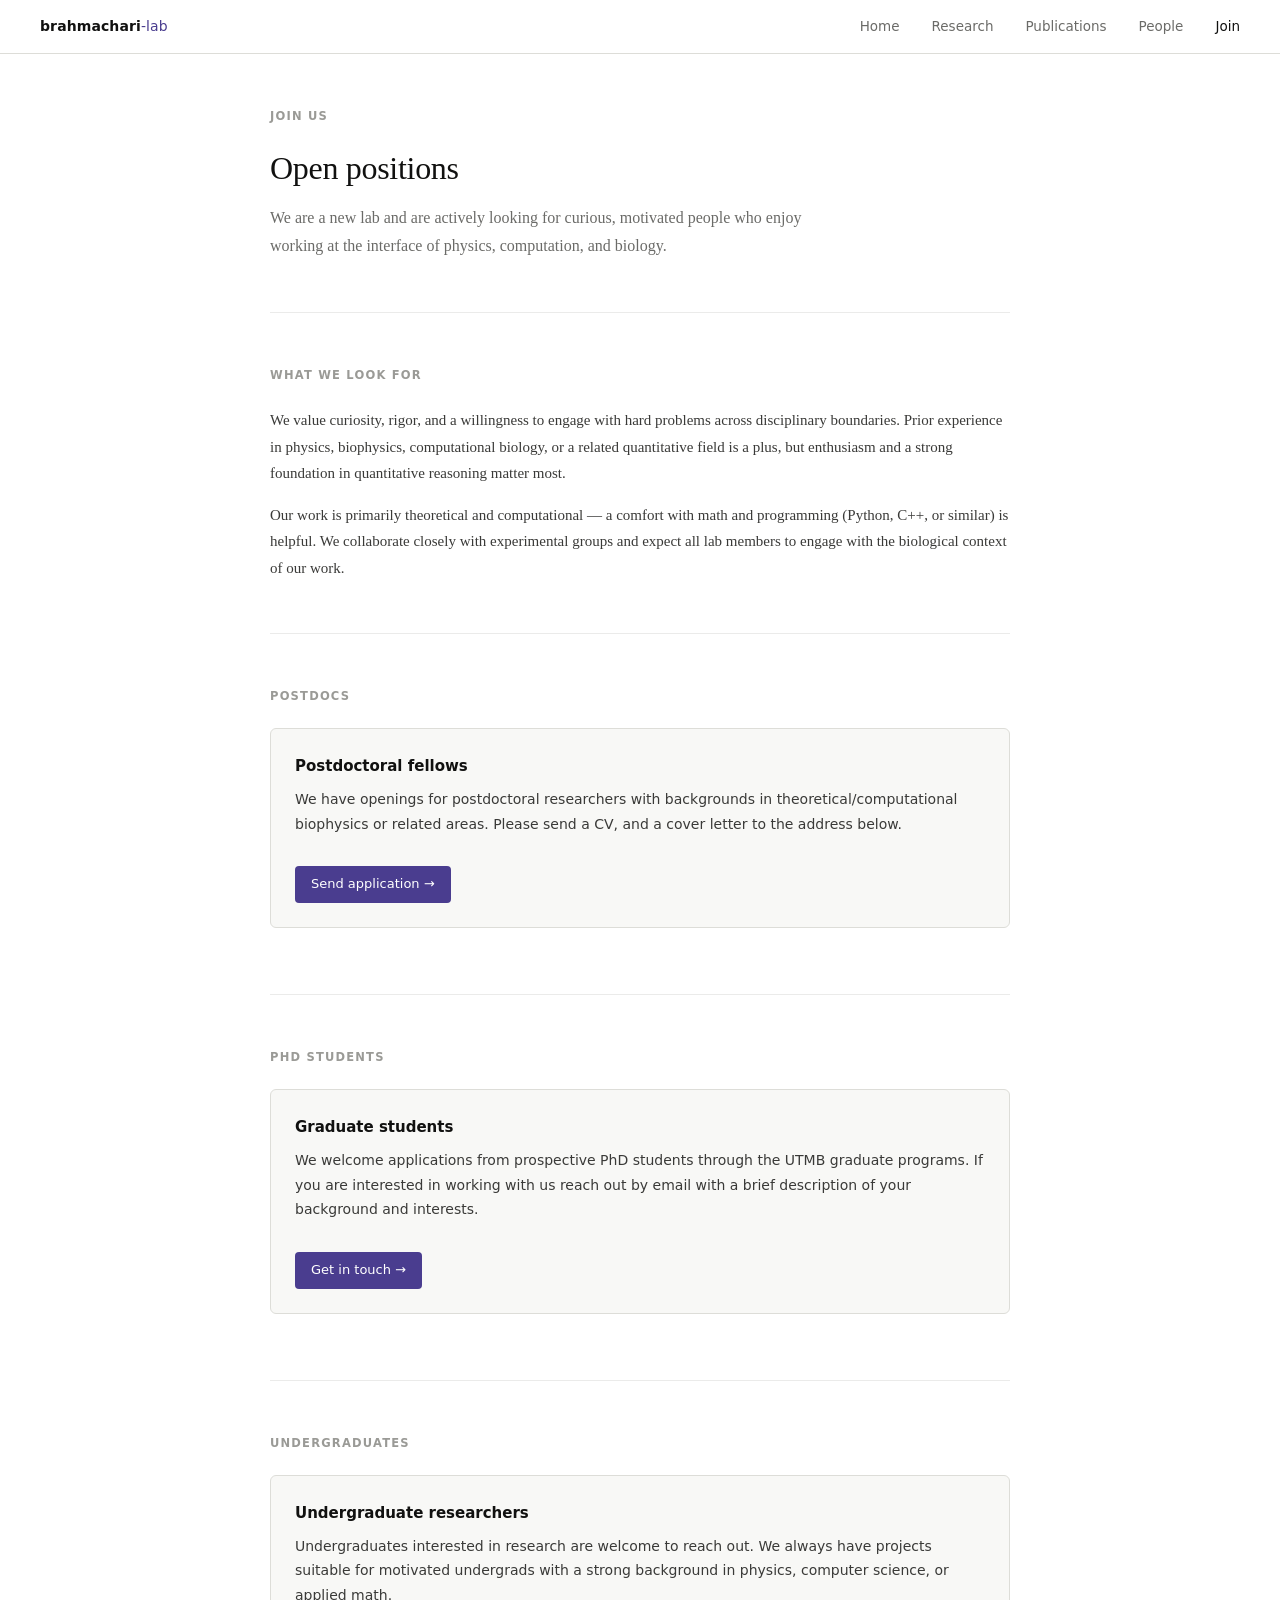
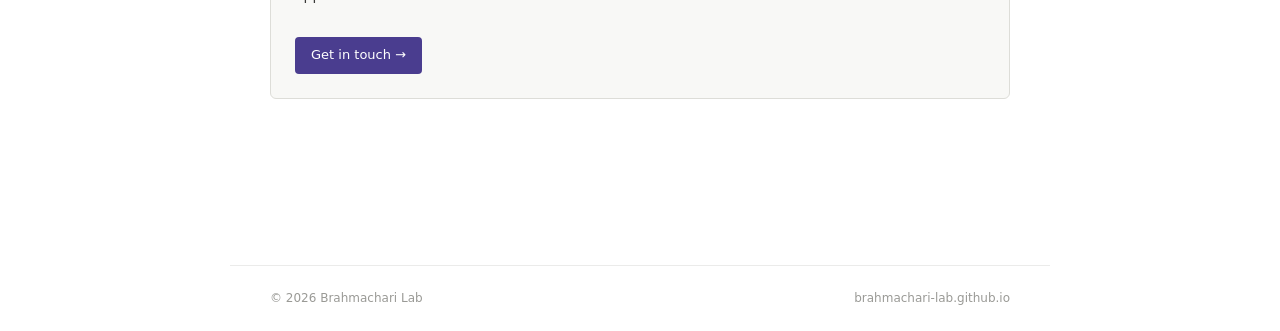
==== join.html @ 32de9af2 "initial commit" ====
<!DOCTYPE html>
<html lang="en">
<head>
  <meta charset="UTF-8">
  <meta name="viewport" content="width=device-width, initial-scale=1.0">
  <title>Join — Brahmachari Lab</title>
  <link rel="stylesheet" href="style.css">
</head>
<body>

<nav>
  <a href="index.html" class="nav-logo">brahmachari<span>-lab</span></a>
  <ul class="nav-links">
    <li><a href="index.html">Home</a></li>
    <li><a href="research.html">Research</a></li>
    <li><a href="publications.html">Publications</a></li>
    <li><a href="people.html">People</a></li>
    <li><a href="join.html" class="active">Join</a></li>
  </ul>
</nav>

<main>

  <section>
    <div class="section-label">Join us</div>
    <h1>Open positions</h1>
    <p style="font-size:16px; max-width:560px; margin-top:16px; color:var(--text-3);">
      We are a new lab and are actively looking for curious, motivated people who enjoy
      working at the interface of physics, computation, and biology.
    </p>
  </section>

  <section>
    <div class="section-label">What we look for</div>
    <p>
      We value curiosity, rigor, and a willingness to engage with hard problems across
      disciplinary boundaries. Prior experience in physics, biophysics, computational biology,
      or a related quantitative field is a plus, but enthusiasm and a strong foundation in
      quantitative reasoning matter most.
    </p>
    <p>
      Our work is primarily theoretical and computational — a comfort with math and programming
      (Python, C++, or similar) is helpful. We collaborate closely with experimental groups
      and expect all lab members to engage with the biological context of our work.
    </p>
  </section>

  <section>
    <div class="section-label">Postdocs</div>
    <div class="join-box">
      <h3>Postdoctoral fellows</h3>
      <p>
        We have openings for postdoctoral researchers with backgrounds in theoretical/computational
        biophysics or related areas. Please send a CV, and a cover letter to the address below.
      </p>
      <a href="mailto:b.sumitabha@gmail.com" class="email-link">Send application →</a>
    </div>
  </section>

  <section>
    <div class="section-label">PhD students</div>
    <div class="join-box">
      <h3>Graduate students</h3>
      <p>
        We welcome applications from prospective PhD students through the UTMB graduate programs.
        If you are interested in working with us reach out by email with a brief description of
        your background and interests.
      </p>
      <a href="mailto:b.sumitabha@gmail.com" class="email-link">Get in touch →</a>
    </div>
  </section>

  <section>
    <div class="section-label">Undergraduates</div>
    <div class="join-box">
      <h3>Undergraduate researchers</h3>
      <p>
        Undergraduates interested in research are welcome to reach out. We always have projects
        suitable for motivated undergrads with a strong background in physics, computer science,
        or applied math.
      </p>
      <a href="mailto:b.sumitabha@gmail.com" class="email-link">Get in touch →</a>
    </div>
  </section>

</main>

<footer>
  <span class="footer-text">© 2026 Brahmachari Lab</span>
  <span class="footer-text">brahmachari-lab.github.io</span>
</footer>

</body>
</html>
---- style.css ----
/* =============================================
   Brahmachari Lab — Minimal Academic Light
   ============================================= */

*, *::before, *::after { box-sizing: border-box; margin: 0; padding: 0; }

:root {
  --bg:        #ffffff;
  --bg-soft:   #f8f8f6;
  --bg-card:   #f2f2ef;
  --border:    #ddddd8;
  --border-lt: #ebebea;
  --text-1:    #111110;
  --text-2:    #3a3a38;
  --text-3:    #6b6b68;
  --text-4:    #9a9a96;
  --accent:    #4a3d8f;
  --accent-md: #3a2f72;
  --accent-lt: #eeecf8;
  --radius:    4px;
  --radius-lg: 6px;
}

html { scroll-behavior: smooth; }

body {
  background: var(--bg);
  color: var(--text-2);
  font-family: Georgia, "Times New Roman", serif;
  font-size: 15px;
  line-height: 1.75;
  min-height: 100vh;
}

a { color: var(--accent); text-decoration: none; }
a:hover { color: var(--accent-md); text-decoration: underline; }

/* ── Nav ─────────────────────────────────── */
nav {
  position: sticky;
  top: 0;
  z-index: 100;
  background: rgba(255,255,255,0.96);
  backdrop-filter: blur(8px);
  border-bottom: 1px solid var(--border);
  display: flex;
  align-items: center;
  padding: 0 40px;
  height: 54px;
}

.nav-logo {
  font-family: -apple-system, BlinkMacSystemFont, "Segoe UI", system-ui, sans-serif;
  font-size: 14px;
  font-weight: 600;
  color: var(--text-1);
  text-decoration: none;
  letter-spacing: 0.1px;
}
.nav-logo span { color: var(--accent); font-weight: 400; }

.nav-links {
  display: flex;
  gap: 32px;
  margin-left: auto;
  list-style: none;
}
.nav-links a {
  font-family: -apple-system, BlinkMacSystemFont, "Segoe UI", system-ui, sans-serif;
  font-size: 13.5px;
  color: var(--text-3);
  transition: color 0.12s;
  text-decoration: none;
}
.nav-links a:hover,
.nav-links a.active {
  color: var(--text-1);
  text-decoration: none;
}

/* ── Page wrapper ────────────────────────── */
main { max-width: 820px; margin: 0 auto; padding: 0 40px 100px; }

/* ── Section base ────────────────────────── */
section { padding: 52px 0; border-bottom: 1px solid var(--border-lt); }
section:last-of-type { border-bottom: none; }

.section-label {
  font-family: -apple-system, BlinkMacSystemFont, "Segoe UI", system-ui, sans-serif;
  font-size: 11.5px;
  font-weight: 600;
  color: var(--text-4);
  letter-spacing: 1.2px;
  text-transform: uppercase;
  margin-bottom: 22px;
}

h1 {
  font-size: 32px;
  font-weight: normal;
  color: var(--text-1);
  line-height: 1.25;
  letter-spacing: -0.3px;
  margin-bottom: 0;
}
h2 {
  font-family: -apple-system, BlinkMacSystemFont, "Segoe UI", system-ui, sans-serif;
  font-size: 18px;
  font-weight: 600;
  color: var(--text-1);
  letter-spacing: -0.2px;
  margin-bottom: 10px;
}
h3 {
  font-family: -apple-system, BlinkMacSystemFont, "Segoe UI", system-ui, sans-serif;
  font-size: 15px;
  font-weight: 600;
  color: var(--text-1);
  margin-bottom: 6px;
}

p { color: var(--text-2); margin-bottom: 16px; }
p:last-child { margin-bottom: 0; }

/* ── Hero ────────────────────────────────── */
.hero { padding: 64px 0 52px; border-bottom: 1px solid var(--border-lt); }

.hero-inst {
  font-family: -apple-system, BlinkMacSystemFont, "Segoe UI", system-ui, sans-serif;
  font-size: 13px;
  color: #7e7a9e;
  letter-spacing: 0.2px;
  margin-bottom: 18px;
}
.hero h1 { margin-bottom: 18px; }
.hero .lead {
  font-size: 16px;
  color: var(--text-3);
  line-height: 1.8;
  max-width: 600px;
  margin-bottom: 28px;
}

.tag-row { display: flex; gap: 8px; flex-wrap: wrap; }
.tag {
  background: var(--bg-card);
  border: 1px solid var(--border);
  border-radius: 3px;
  padding: 3px 10px;
  font-family: -apple-system, BlinkMacSystemFont, "Segoe UI", system-ui, sans-serif;
  font-size: 12.5px;
  color: var(--text-3);
}

/* ── Index link cards (About / Join) ─────── */
.index-link-row { display: grid; grid-template-columns: 1fr 1fr; gap: 10px; }

.index-link-card {
  display: flex;
  justify-content: space-between;
  align-items: center;
  background: var(--bg-soft);
  border: 1px solid var(--border);
  border-radius: var(--radius-lg);
  padding: 20px 22px;
  text-decoration: none;
  transition: background 0.14s, border-color 0.14s;
}
.index-link-card:hover { background: var(--bg-card); border-color: var(--accent); text-decoration: none; }

.index-link-title {
  font-family: -apple-system, BlinkMacSystemFont, "Segoe UI", system-ui, sans-serif;
  font-size: 17px;
  font-weight: 600;
  color: var(--text-1);
}
.index-link-arrow {
  font-size: 20px;
  color: var(--accent);
  transition: transform 0.14s;
}
.index-link-card:hover .index-link-arrow { transform: translateX(4px); }

/* ── Research cards ──────────────────────── */
.cards { display: grid; grid-template-columns: repeat(auto-fit, minmax(220px, 1fr)); gap: 10px; }

.card {
  background: var(--bg-soft);
  border: 1px solid var(--border);
  border-radius: var(--radius-lg);
  padding: 20px;
  transition: background 0.14s, border-color 0.14s;
  text-decoration: none;
  display: block;
}
.card:hover { background: var(--bg-card); text-decoration: none; }

.card-img {
  width: 100%;
  height: 140px;
  object-fit: cover;
  border-radius: var(--radius);
  display: block;
  margin-bottom: 14px;
  mix-blend-mode: multiply;
}
.card h3 {
  font-family: -apple-system, BlinkMacSystemFont, "Segoe UI", system-ui, sans-serif;
  font-size: 14px;
  font-weight: 600;
  color: var(--text-1);
  margin-bottom: 6px;
}
.card p {
  font-family: -apple-system, BlinkMacSystemFont, "Segoe UI", system-ui, sans-serif;
  font-size: 13px;
  color: var(--text-3);
  line-height: 1.6;
  margin: 0;
}
.card .card-link {
  display: inline-block;
  margin-top: 12px;
  font-family: -apple-system, BlinkMacSystemFont, "Segoe UI", system-ui, sans-serif;
  font-size: 12.5px;
  color: var(--accent);
}

/* ── Featured publications (homepage) ───── */
.pub-featured {
  display: grid;
  grid-template-columns: repeat(4, 1fr);
  gap: 10px;
}

.pub-card {
  background: var(--bg-soft);
  border: 1px solid var(--border);
  border-radius: var(--radius-lg);
  padding: 14px;
  display: flex;
  flex-direction: column;
  cursor: pointer;
  transition: background 0.14s, border-color 0.14s;
  text-decoration: none;
}
.pub-card:hover { background: var(--bg-card); border-color: var(--accent); }
.pub-card-img {
  width: 100%;
  height: 110px;
  object-fit: contain;
  border-radius: var(--radius);
  margin-bottom: 12px;
  flex-shrink: 0;
  background: transparent;
  display: block;
  mix-blend-mode: multiply;
}
.pub-card-badge {
  font-family: -apple-system, BlinkMacSystemFont, "Segoe UI", system-ui, sans-serif;
  font-size: 11px;
  color: var(--accent);
  margin-bottom: 6px;
}
.pub-card-title {
  font-family: Georgia, serif;
  font-size: 13px;
  line-height: 1.5;
  color: var(--text-1);
  margin-bottom: 8px;
}
.pub-card-title a { color: var(--text-1); }
.pub-card-title a:hover { color: var(--accent); text-decoration: none; }
.pub-card-desc {
  font-family: -apple-system, BlinkMacSystemFont, "Segoe UI", system-ui, sans-serif;
  font-size: 12px;
  color: var(--text-3);
  line-height: 1.65;
  margin: 0;
  flex: 1;
}

.slider-btn {
  background: var(--bg);
  border: 1px solid var(--border);
  border-radius: 50%;
  width: 28px;
  height: 28px;
  cursor: pointer;
  font-size: 16px;
  color: var(--text-3);
  display: flex;
  align-items: center;
  justify-content: center;
  line-height: 1;
  padding: 0;
  transition: border-color 0.12s, color 0.12s;
}
.slider-btn:hover { border-color: var(--accent); color: var(--accent); }

/* ── Publication list (homepage) ─────────── */
.pub-list { display: flex; flex-direction: column; gap: 0; }

.pub {
  padding: 16px 0;
  border-bottom: 1px solid var(--border-lt);
  display: grid;
  grid-template-columns: 40px 1fr auto;
  gap: 0 14px;
  align-items: baseline;
}
.pub:last-child { border-bottom: none; }

.pub-year {
  font-family: -apple-system, BlinkMacSystemFont, "Segoe UI", system-ui, sans-serif;
  font-size: 12.5px;
  color: var(--text-4);
  padding-top: 1px;
}
.pub-body { }
.pub-title {
  font-size: 14.5px;
  font-weight: normal;
  color: var(--text-1);
  margin-bottom: 3px;
  line-height: 1.55;
  font-family: Georgia, serif;
}
.pub-title a { color: var(--text-1); }
.pub-title a:hover { color: var(--accent); text-decoration: none; }
.pub-authors {
  font-family: -apple-system, BlinkMacSystemFont, "Segoe UI", system-ui, sans-serif;
  font-size: 12.5px;
  color: var(--text-4);
  margin-bottom: 0;
}
.pub-journal {
  font-family: -apple-system, BlinkMacSystemFont, "Segoe UI", system-ui, sans-serif;
  font-size: 12.5px;
  color: var(--accent);
  white-space: nowrap;
  align-self: start;
  padding-top: 3px;
}
.pub-links { display: flex; gap: 8px; margin-top: 5px; }
.pub-links a {
  font-family: -apple-system, BlinkMacSystemFont, "Segoe UI", system-ui, sans-serif;
  font-size: 12px;
  color: var(--text-4);
  border: 1px solid var(--border);
  border-radius: 3px;
  padding: 1px 8px;
  text-decoration: none;
}
.pub-links a:hover { color: var(--accent); border-color: var(--accent-md); text-decoration: none; }
.pub-links a.bib-toggle { cursor: pointer; }

/* ── Cite block ──────────────────────────── */
.cite-block {
  display: none;
  margin-top: 8px;
  border: 1px solid var(--border);
  border-left: 2px solid var(--accent);
  border-radius: var(--radius);
  overflow: hidden;
}
.cite-block.open { display: block; }

.cite-section {
  position: relative;
  padding: 10px 12px;
  border-bottom: 1px solid var(--border-lt);
}
.cite-section:last-child { border-bottom: none; }

.cite-fmt-label {
  font-family: -apple-system, BlinkMacSystemFont, "Segoe UI", system-ui, sans-serif;
  font-size: 10.5px;
  font-weight: 600;
  letter-spacing: 0.8px;
  text-transform: uppercase;
  color: var(--text-4);
  margin-bottom: 6px;
}
.cite-plain {
  font-family: -apple-system, BlinkMacSystemFont, "Segoe UI", system-ui, sans-serif;
  font-size: 13px;
  line-height: 1.7;
  color: var(--text-2);
  padding-right: 52px;
}
.cite-pre {
  font-family: 'SFMono-Regular', Consolas, 'Liberation Mono', Menlo, monospace;
  font-size: 11.5px;
  line-height: 1.6;
  color: var(--text-2);
  background: transparent;
  white-space: pre;
  overflow-x: auto;
  margin: 0;
  padding-right: 52px;
}
.bib-copy {
  position: absolute;
  top: 10px;
  right: 10px;
  font-family: -apple-system, BlinkMacSystemFont, "Segoe UI", system-ui, sans-serif;
  font-size: 11px;
  padding: 2px 8px;
  border: 1px solid var(--border);
  border-radius: 3px;
  background: var(--bg);
  color: var(--text-3);
  cursor: pointer;
  transition: border-color 0.12s, color 0.12s;
}
.bib-copy:hover { border-color: var(--accent); color: var(--accent); }

/* ── Publication accordion (publications page) */
details.pub-accordion {
  border-bottom: 1px solid var(--border-lt);
}
details.pub-accordion:last-child { border-bottom: none; }

details.pub-accordion > summary {
  list-style: none;
  display: flex;
  gap: 10px;
  align-items: flex-start;
  padding: 15px 0;
  cursor: pointer;
  user-select: none;
}
details.pub-accordion > summary::-webkit-details-marker { display: none; }
details.pub-accordion > summary::marker { display: none; }
details.pub-accordion > summary:hover .pub-ttl { color: var(--accent); }

.pub-chev {
  font-family: -apple-system, BlinkMacSystemFont, "Segoe UI", system-ui, sans-serif;
  font-size: 15px;
  color: var(--text-4);
  flex-shrink: 0;
  line-height: 1.6;
  transition: transform 0.16s;
}
details.pub-accordion[open] > summary .pub-chev { transform: rotate(90deg); }

.pub-hd { flex: 1; }
.pub-ttl {
  font-size: 14.5px;
  font-weight: normal;
  color: var(--text-1);
  line-height: 1.55;
  margin-bottom: 3px;
  transition: color 0.12s;
  font-family: Georgia, serif;
}
.pub-badge {
  font-family: -apple-system, BlinkMacSystemFont, "Segoe UI", system-ui, sans-serif;
  font-size: 12.5px;
  color: var(--accent);
}
.pub-auth-sm {
  font-family: -apple-system, BlinkMacSystemFont, "Segoe UI", system-ui, sans-serif;
  font-size: 12.5px;
  color: var(--accent);
  margin-top: 2px;
  line-height: 1.5;
}

.pub-exp {
  padding: 2px 0 20px 24px;
  overflow: hidden;
}
.pub-abs {
  font-size: 14px;
  color: var(--text-3);
  line-height: 1.8;
  margin-bottom: 12px;
  padding: 12px 14px;
  background: var(--bg-soft);
  border-radius: var(--radius);
  border-left: 2px solid var(--border);
  font-family: -apple-system, BlinkMacSystemFont, "Segoe UI", system-ui, sans-serif;
  overflow: hidden;
}
.pub-fig {
  float: right;
  width: 48%;
  max-width: 340px;
  border-radius: var(--radius);
  margin: 2px 0 8px 16px;
  display: block;
  mix-blend-mode: multiply;
}

/* ── Year heading for publication sections ─ */
.year-heading {
  font-family: -apple-system, BlinkMacSystemFont, "Segoe UI", system-ui, sans-serif;
  font-size: 12px;
  font-weight: 600;
  color: var(--text-4);
  letter-spacing: 1px;
  text-transform: uppercase;
  padding: 40px 0 12px;
  border-bottom: 1px solid var(--border-lt);
}
.year-heading:first-child { padding-top: 0; }

/* ── People ──────────────────────────────── */
.people-list { display: flex; flex-direction: column; gap: 0; }

.person-row {
  display: flex;
  gap: 18px;
  align-items: flex-start;
  padding: 18px 0;
  border-bottom: 1px solid var(--border-lt);
}
.person-row:last-child { border-bottom: none; }

.avatar {
  width: 40px;
  height: 40px;
  border-radius: 50%;
  display: flex;
  align-items: center;
  justify-content: center;
  font-family: -apple-system, BlinkMacSystemFont, "Segoe UI", system-ui, sans-serif;
  font-size: 13px;
  font-weight: 600;
  flex-shrink: 0;
  border: 1px solid var(--border);
}
.person-name {
  font-family: -apple-system, BlinkMacSystemFont, "Segoe UI", system-ui, sans-serif;
  font-size: 14px;
  font-weight: 600;
  color: var(--text-1);
  margin-bottom: 1px;
}
.person-role {
  font-family: -apple-system, BlinkMacSystemFont, "Segoe UI", system-ui, sans-serif;
  font-size: 13px;
  color: var(--text-4);
  margin-bottom: 0;
}

/* ── PI bio ──────────────────────────────── */
.pi-bio {
  display: flex;
  gap: 30px;
  align-items: flex-start;
  margin-bottom: 48px;
}
.pi-photo {
  width: 88px;
  height: 88px;
  border-radius: 50%;
  background: var(--accent-lt);
  border: 1px solid var(--border);
  flex-shrink: 0;
  display: flex;
  align-items: center;
  justify-content: center;
  font-family: -apple-system, BlinkMacSystemFont, "Segoe UI", system-ui, sans-serif;
  font-size: 24px;
  font-weight: 600;
  color: var(--accent);
}
.pi-bio h2 { margin-bottom: 3px; }
.pi-bio .pi-title {
  font-family: -apple-system, BlinkMacSystemFont, "Segoe UI", system-ui, sans-serif;
  font-size: 13px;
  color: var(--accent);
  margin-bottom: 14px;
}
.pi-bio p { font-size: 14px; }

/* ── News ────────────────────────────────── */
.news-list { display: flex; flex-direction: column; gap: 0; }
.news-item {
  display: flex;
  gap: 20px;
  padding: 13px 0;
  border-bottom: 1px solid var(--border-lt);
}
.news-item:last-child { border-bottom: none; }
.news-date {
  font-family: -apple-system, BlinkMacSystemFont, "Segoe UI", system-ui, sans-serif;
  font-size: 12.5px;
  color: var(--text-4);
  min-width: 64px;
  flex-shrink: 0;
  padding-top: 2px;
}
.news-text {
  font-family: -apple-system, BlinkMacSystemFont, "Segoe UI", system-ui, sans-serif;
  font-size: 14px;
  color: var(--text-2);
}

/* ── Join boxes ──────────────────────────── */
.join-box {
  background: var(--bg-soft);
  border: 1px solid var(--border);
  border-radius: var(--radius-lg);
  padding: 24px;
  margin-bottom: 14px;
}
.join-box h3 { margin-bottom: 8px; }
.join-box p {
  font-family: -apple-system, BlinkMacSystemFont, "Segoe UI", system-ui, sans-serif;
  font-size: 14px;
}
.join-box .email-link {
  display: inline-block;
  margin-top: 14px;
  background: var(--accent);
  color: #fff;
  font-family: -apple-system, BlinkMacSystemFont, "Segoe UI", system-ui, sans-serif;
  font-size: 13px;
  font-weight: 500;
  padding: 7px 16px;
  border-radius: var(--radius);
  text-decoration: none;
}
.join-box .email-link:hover { background: var(--accent-md); text-decoration: none; }

/* ── Research page sections ──────────────── */
.research-section { padding: 36px 0; border-bottom: 1px solid var(--border-lt); }
.research-section:last-of-type { border-bottom: none; }
.research-section h2 { margin-bottom: 14px; }

/* ── Footer ──────────────────────────────── */
footer {
  border-top: 1px solid var(--border-lt);
  padding: 22px 40px;
  display: flex;
  justify-content: space-between;
  align-items: center;
  max-width: 820px;
  margin: 0 auto;
}
.footer-text {
  font-family: -apple-system, BlinkMacSystemFont, "Segoe UI", system-ui, sans-serif;
  font-size: 12px;
  color: var(--text-4);
}

/* ── Responsive ──────────────────────────── */
@media (max-width: 640px) {
  nav { padding: 0 20px; }
  .nav-links { gap: 18px; }
  main { padding: 0 20px 60px; }
  h1 { font-size: 24px; }
  .pi-bio { flex-direction: column; gap: 16px; }
  footer { flex-direction: column; gap: 6px; text-align: center; padding: 18px; }
  .pub { grid-template-columns: 36px 1fr; }
  .pub-journal { display: none; }
}
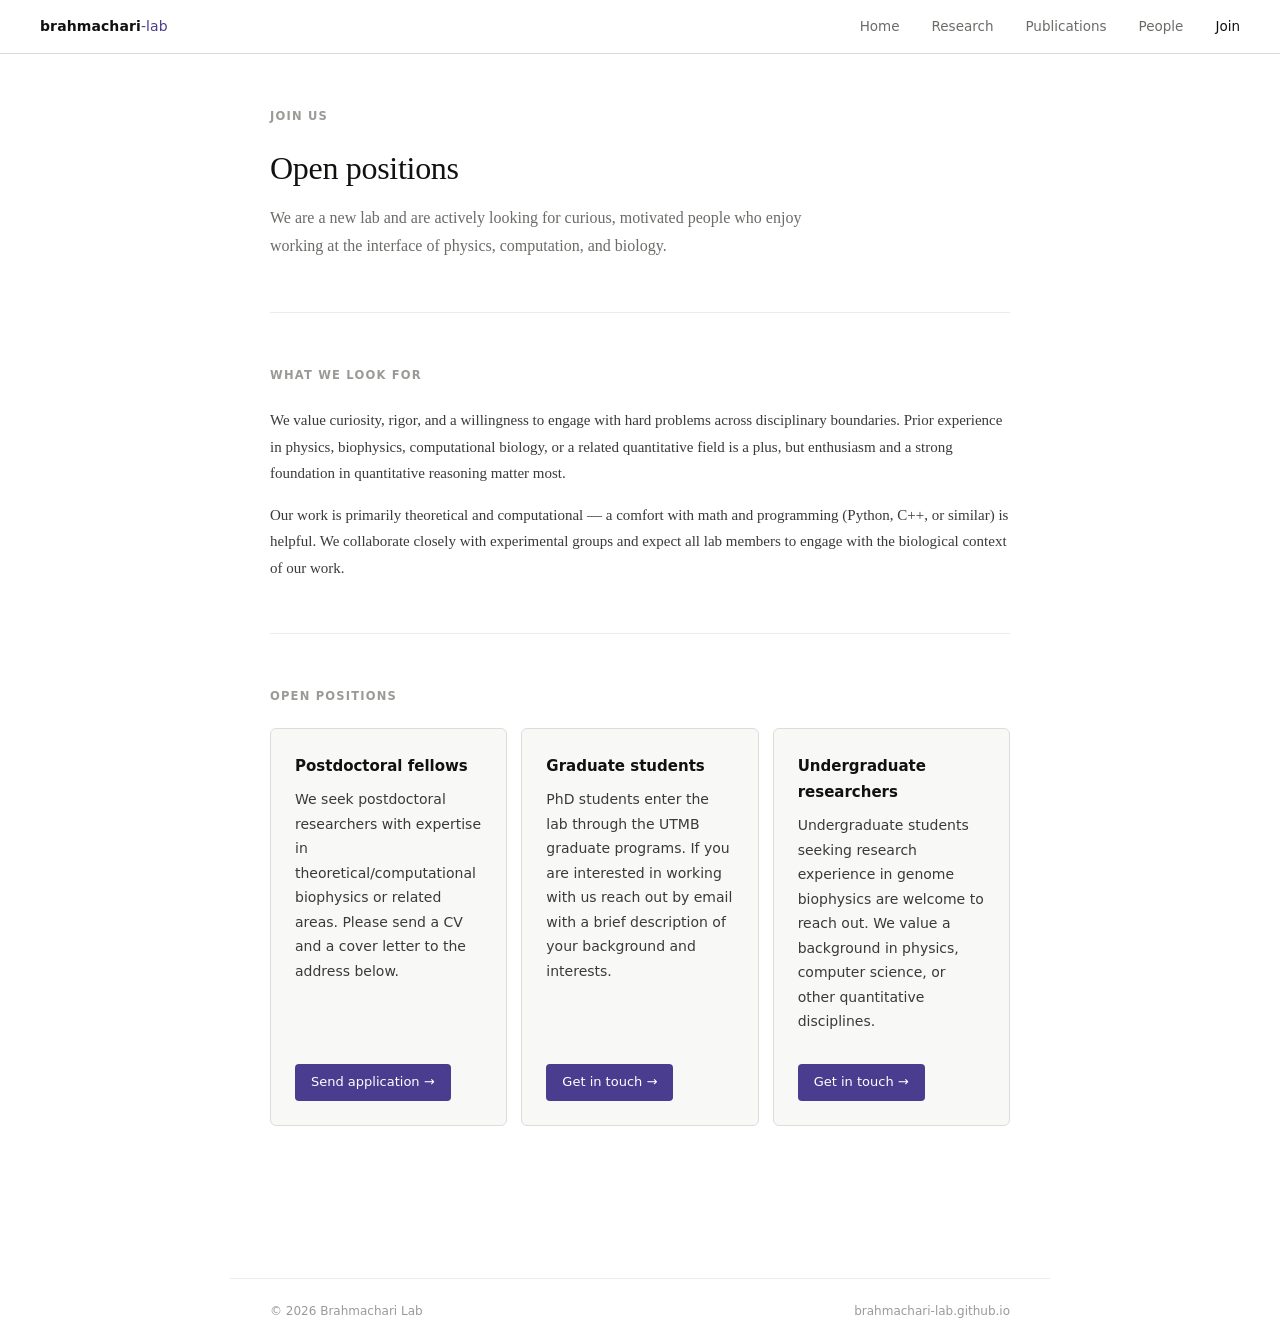
==== commit 5b062649: "update" ====
--- a/join.html
+++ b/join.html
@@ -46,40 +46,32 @@
   </section>
 
   <section>
-    <div class="section-label">Postdocs</div>
-    <div class="join-box">
-      <h3>Postdoctoral fellows</h3>
-      <p>
-        We have openings for postdoctoral researchers with backgrounds in theoretical/computational
-        biophysics or related areas. Please send a CV, and a cover letter to the address below.
-      </p>
-      <a href="mailto:b.sumitabha@gmail.com" class="email-link">Send application →</a>
-    </div>
-  </section>
-
-  <section>
-    <div class="section-label">PhD students</div>
-    <div class="join-box">
-      <h3>Graduate students</h3>
-      <p>
-        We welcome applications from prospective PhD students through the UTMB graduate programs.
-        If you are interested in working with us reach out by email with a brief description of
-        your background and interests.
-      </p>
-      <a href="mailto:b.sumitabha@gmail.com" class="email-link">Get in touch →</a>
-    </div>
-  </section>
-
-  <section>
-    <div class="section-label">Undergraduates</div>
-    <div class="join-box">
-      <h3>Undergraduate researchers</h3>
-      <p>
-        Undergraduates interested in research are welcome to reach out. We always have projects
-        suitable for motivated undergrads with a strong background in physics, computer science,
-        or applied math.
-      </p>
-      <a href="mailto:b.sumitabha@gmail.com" class="email-link">Get in touch →</a>
+    <div class="section-label">Open positions</div>
+    <div class="join-cards">
+      <div class="join-card">
+        <h3>Postdoctoral fellows</h3>
+        <p>
+          We seek postdoctoral researchers with expertise in theoretical/computational
+          biophysics or related areas. Please send a CV and a cover letter to the address below.
+        </p>
+        <a href="mailto:subrahma@utmb.edu" class="email-link">Send application →</a>
+      </div>
+      <div class="join-card">
+        <h3>Graduate students</h3>
+        <p>
+          PhD students enter the lab through the UTMB graduate programs.
+          If you are interested in working with us reach out by email with a brief description of
+          your background and interests.
+        </p>
+        <a href="mailto:subrahma@utmb.edu" class="email-link">Get in touch →</a>
+      </div>
+      <div class="join-card">
+        <h3>Undergraduate researchers</h3>
+        <p>
+          Undergraduate students seeking research experience in genome biophysics are welcome to reach out. We value a background in physics, computer science, or other quantitative disciplines.
+        </p>
+        <a href="mailto:subrahma@utmb.edu" class="email-link">Get in touch →</a>
+      </div>
     </div>
   </section>
 
--- a/style.css
+++ b/style.css
@@ -600,6 +600,43 @@
   color: var(--text-2);
 }
 
+/* ── Join cards (3-column) ───────────────── */
+.join-cards {
+  display: grid;
+  grid-template-columns: repeat(3, 1fr);
+  gap: 14px;
+  margin-top: 4px;
+}
+.join-card {
+  background: var(--bg-soft);
+  border: 1px solid var(--border);
+  border-radius: var(--radius-lg);
+  padding: 24px;
+  display: flex;
+  flex-direction: column;
+}
+.join-card h3 { margin-bottom: 8px; }
+.join-card p {
+  font-family: -apple-system, BlinkMacSystemFont, "Segoe UI", system-ui, sans-serif;
+  font-size: 14px;
+  flex: 1;
+}
+.join-card .email-link {
+  display: inline-block;
+  margin-top: 14px;
+  background: var(--accent);
+  color: #fff;
+  font-family: -apple-system, BlinkMacSystemFont, "Segoe UI", system-ui, sans-serif;
+  font-size: 13px;
+  font-weight: 500;
+  padding: 7px 16px;
+  border-radius: var(--radius);
+  text-decoration: none;
+  align-self: flex-start;
+}
+.join-card .email-link:hover { background: var(--accent-md); text-decoration: none; }
+@media (max-width: 700px) { .join-cards { grid-template-columns: 1fr; } }
+
 /* ── Join boxes ──────────────────────────── */
 .join-box {
   background: var(--bg-soft);
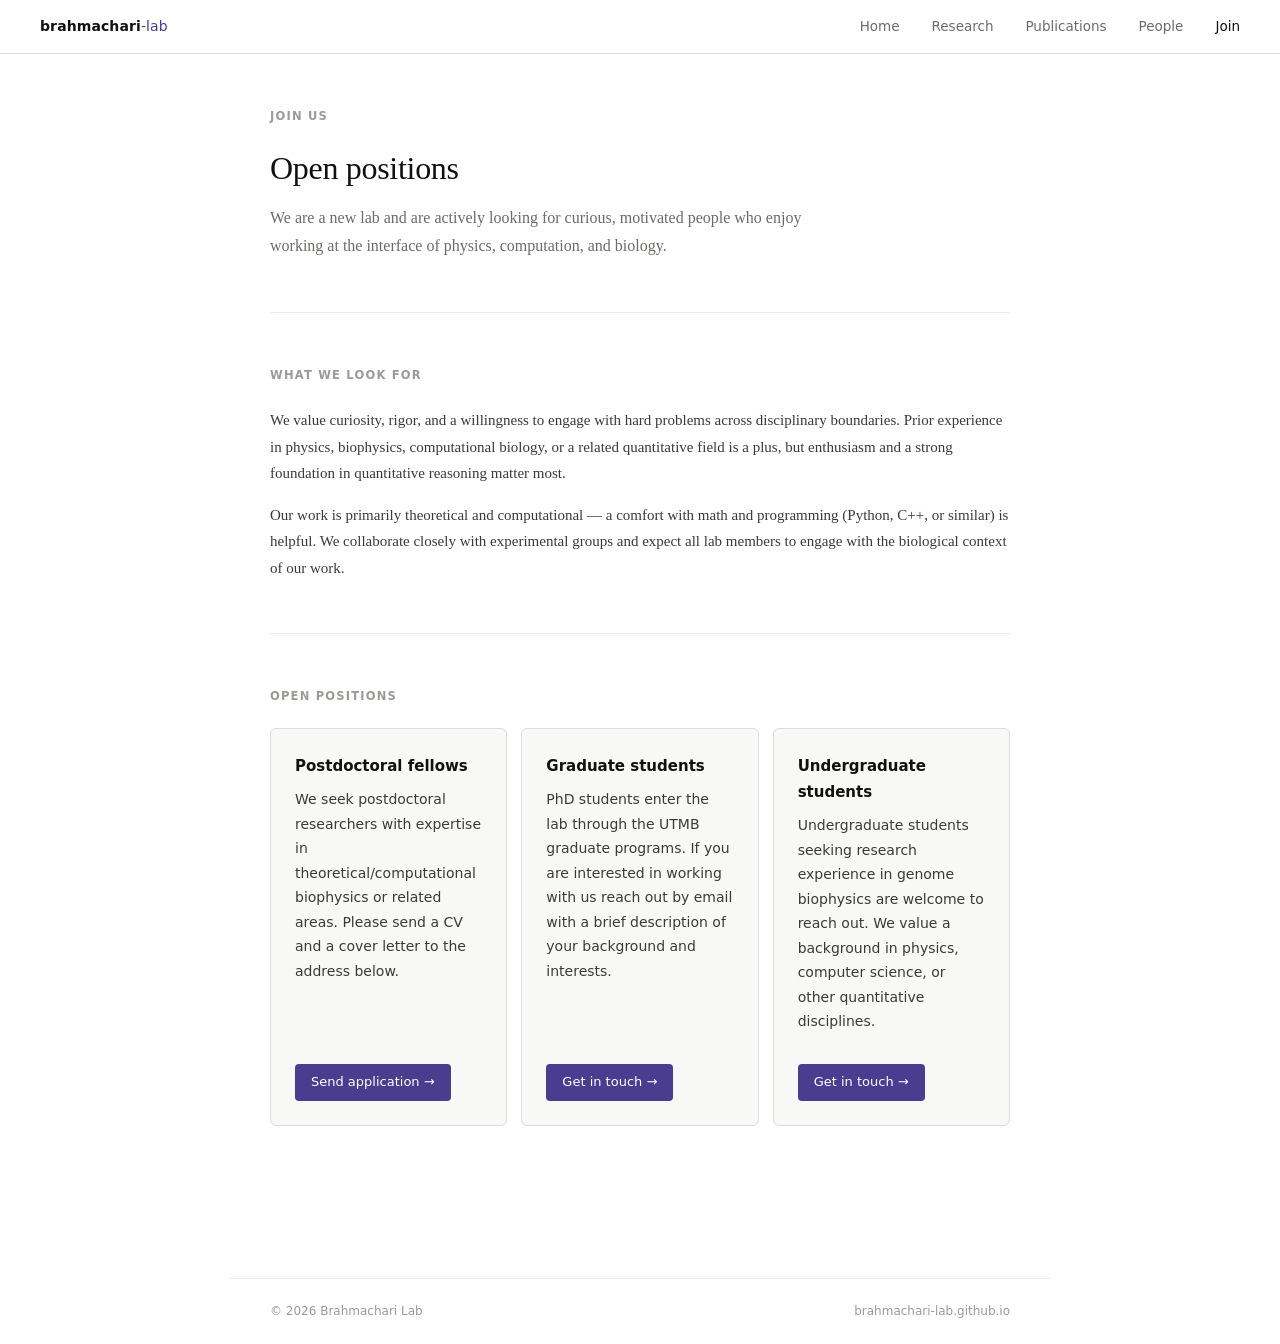
==== commit b8f2b2e5: "update2" ====
--- a/join.html
+++ b/join.html
@@ -66,7 +66,7 @@
         <a href="mailto:subrahma@utmb.edu" class="email-link">Get in touch →</a>
       </div>
       <div class="join-card">
-        <h3>Undergraduate researchers</h3>
+        <h3>Undergraduate students</h3>
         <p>
           Undergraduate students seeking research experience in genome biophysics are welcome to reach out. We value a background in physics, computer science, or other quantitative disciplines.
         </p>
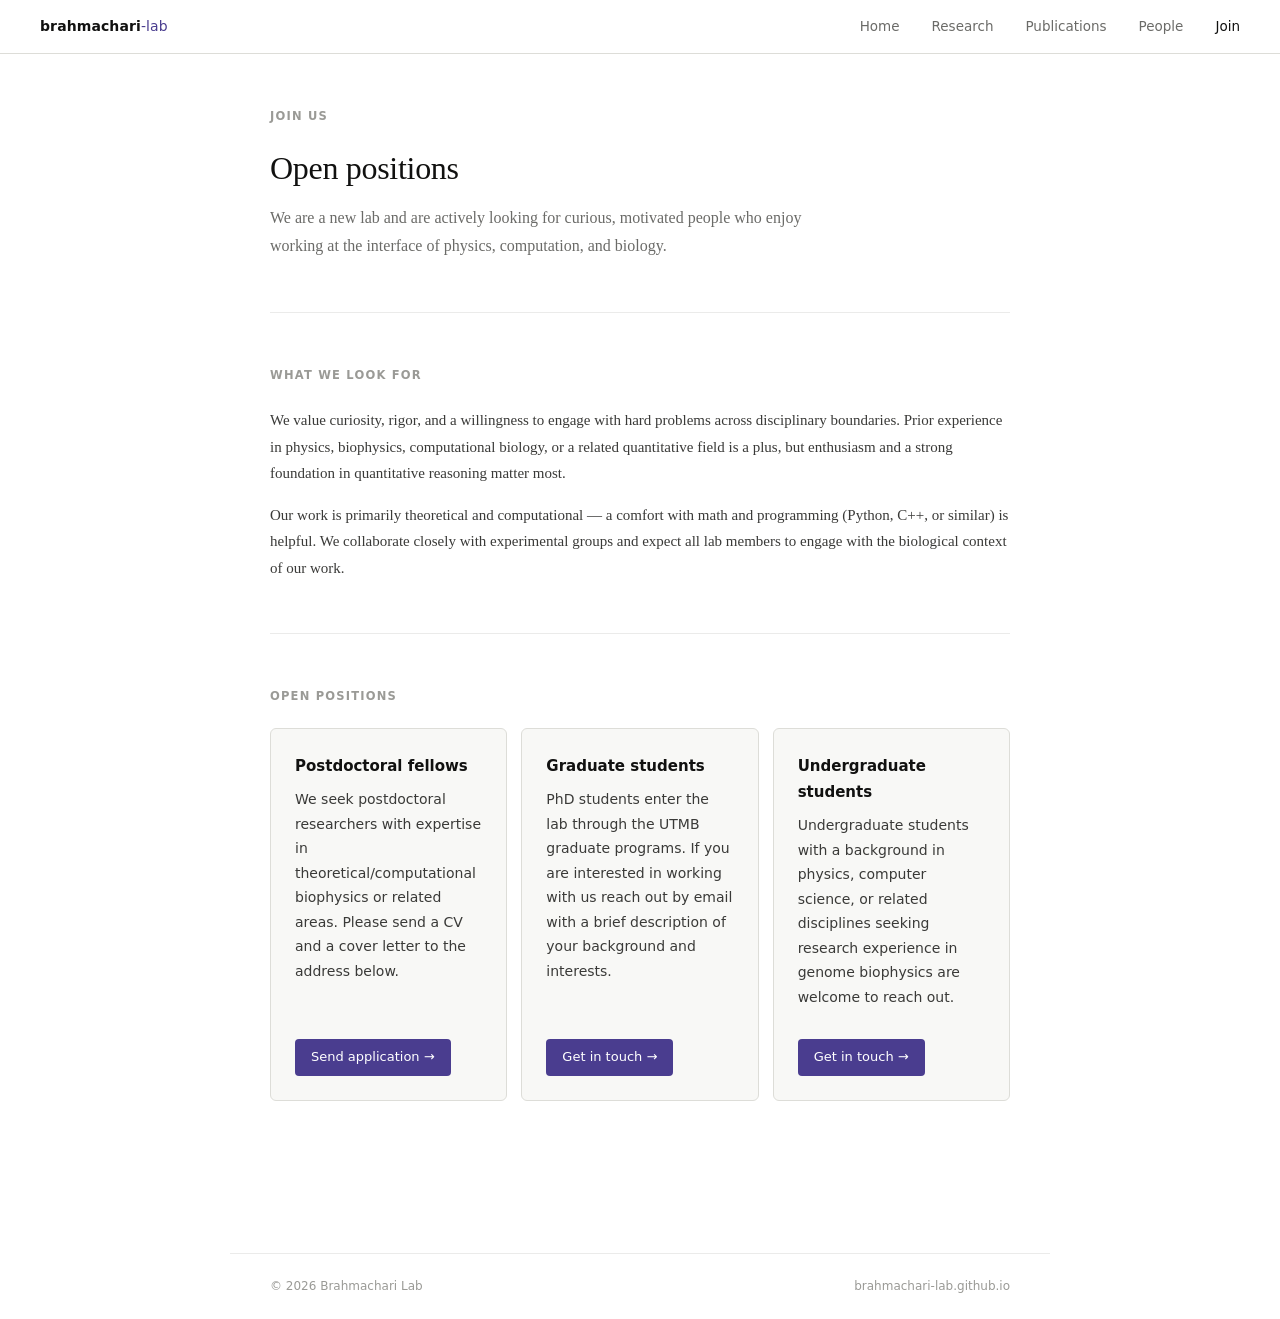
==== commit 5b5bf5b6: "update2" ====
--- a/join.html
+++ b/join.html
@@ -68,7 +68,7 @@
       <div class="join-card">
         <h3>Undergraduate students</h3>
         <p>
-          Undergraduate students seeking research experience in genome biophysics are welcome to reach out. We value a background in physics, computer science, or other quantitative disciplines.
+          Undergraduate students with a background in physics, computer science, or related disciplines seeking research experience in genome biophysics are welcome to reach out.
         </p>
         <a href="mailto:subrahma@utmb.edu" class="email-link">Get in touch →</a>
       </div>
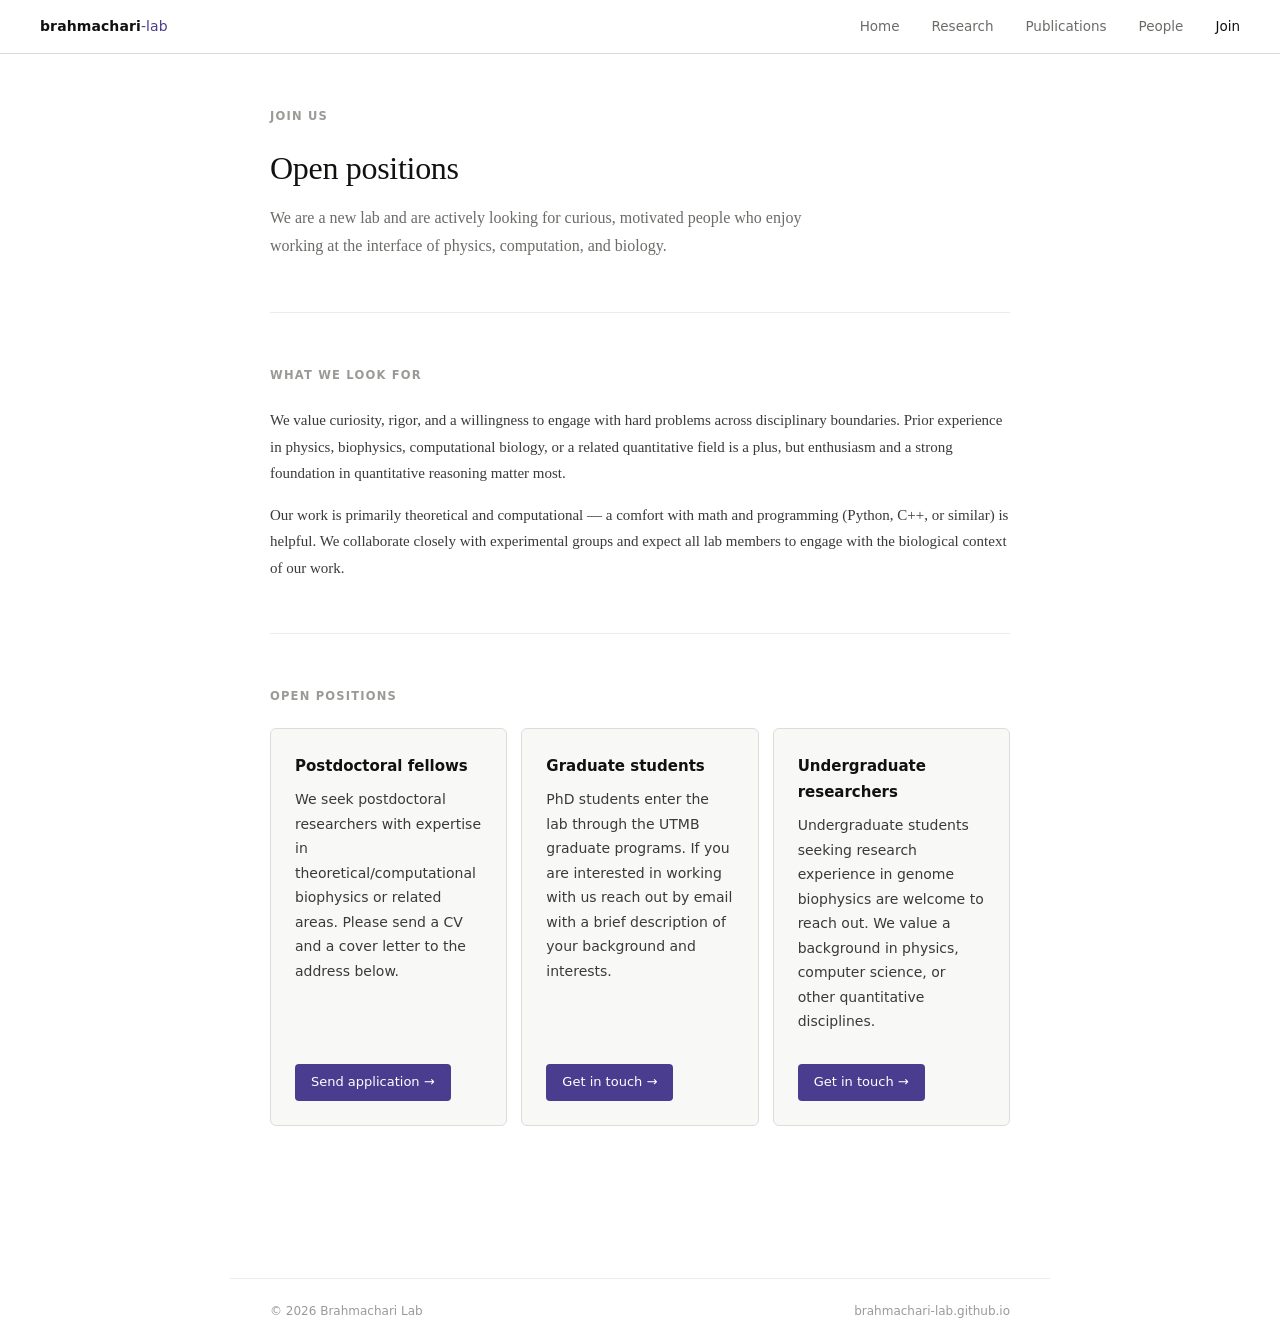
==== commit 21b0ed78: "update2" ====
--- a/join.html
+++ b/join.html
@@ -5,6 +5,14 @@
   <meta name="viewport" content="width=device-width, initial-scale=1.0">
   <title>Join — Brahmachari Lab</title>
   <link rel="stylesheet" href="style.css">
+  <!-- Google Analytics -->
+  <script async src="https://www.googletagmanager.com/gtag/js?id=G-7DTZBNBRML"></script>
+  <script>
+    window.dataLayer = window.dataLayer || [];
+    function gtag(){dataLayer.push(arguments);}
+    gtag('js', new Date());
+    gtag('config', 'G-7DTZBNBRML');
+  </script>
 </head>
 <body>
 
@@ -66,9 +74,9 @@
         <a href="mailto:subrahma@utmb.edu" class="email-link">Get in touch →</a>
       </div>
       <div class="join-card">
-        <h3>Undergraduate students</h3>
+        <h3>Undergraduate researchers</h3>
         <p>
-          Undergraduate students with a background in physics, computer science, or related disciplines seeking research experience in genome biophysics are welcome to reach out.
+          Undergraduate students seeking research experience in genome biophysics are welcome to reach out. We value a background in physics, computer science, or other quantitative disciplines.
         </p>
         <a href="mailto:subrahma@utmb.edu" class="email-link">Get in touch →</a>
       </div>
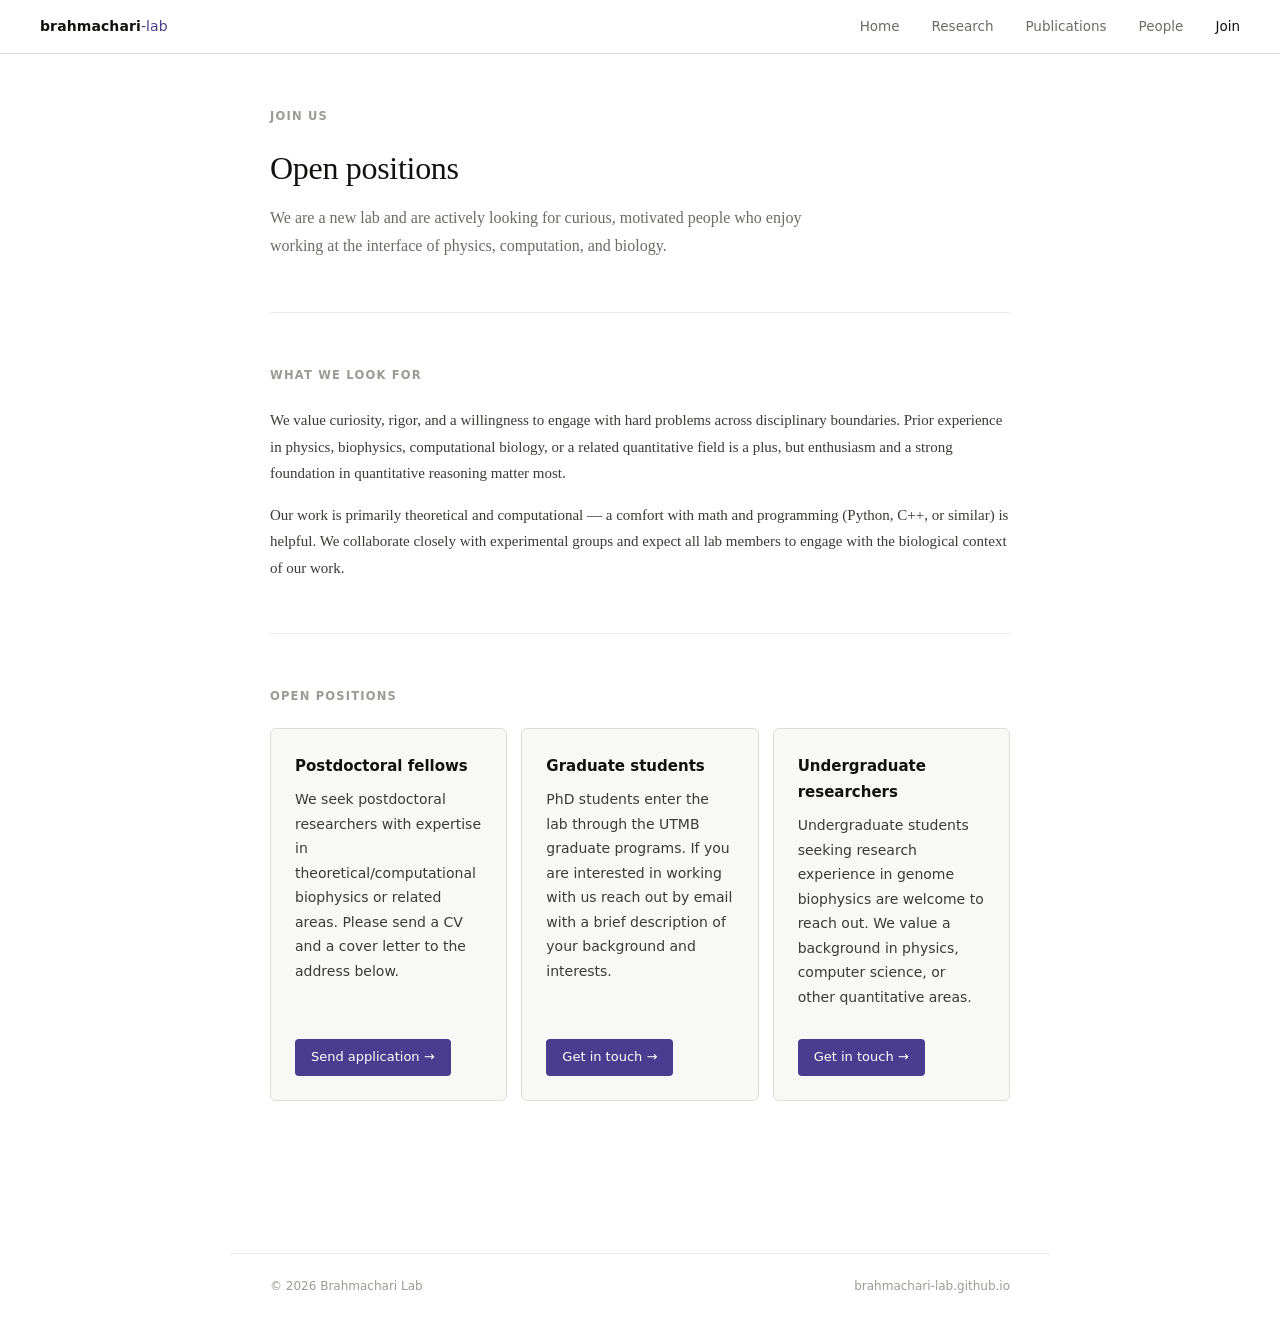
==== commit bf185f13: "update" ====
--- a/join.html
+++ b/join.html
@@ -76,7 +76,8 @@
       <div class="join-card">
         <h3>Undergraduate researchers</h3>
         <p>
-          Undergraduate students seeking research experience in genome biophysics are welcome to reach out. We value a background in physics, computer science, or other quantitative disciplines.
+          Undergraduate students seeking research experience in genome biophysics are welcome to reach out. 
+          We value a background in physics, computer science, or other quantitative areas.
         </p>
         <a href="mailto:subrahma@utmb.edu" class="email-link">Get in touch →</a>
       </div>
--- a/style.css
+++ b/style.css
@@ -127,7 +127,7 @@
 
 .hero-inst {
   font-family: -apple-system, BlinkMacSystemFont, "Segoe UI", system-ui, sans-serif;
-  font-size: 13px;
+  font-size: 14px;
   color: #7e7a9e;
   letter-spacing: 0.2px;
   margin-bottom: 18px;
@@ -668,6 +668,28 @@
 .research-section { padding: 36px 0; border-bottom: 1px solid var(--border-lt); }
 .research-section:last-of-type { border-bottom: none; }
 .research-section h2 { margin-bottom: 14px; }
+.research-pubs { margin-top: 18px; }
+.research-pubs-label {
+  font-family: -apple-system, BlinkMacSystemFont, "Segoe UI", system-ui, sans-serif;
+  font-size: 10.5px;
+  font-weight: 600;
+  letter-spacing: 0.08em;
+  text-transform: uppercase;
+  color: var(--text-4);
+  margin-bottom: 8px;
+}
+.research-pubs ul { list-style: none; padding: 0; margin: 0; }
+.research-pubs li {
+  font-family: -apple-system, BlinkMacSystemFont, "Segoe UI", system-ui, sans-serif;
+  font-size: 13px;
+  color: var(--text-3);
+  padding: 4px 0;
+  border-top: 1px solid var(--border-lt);
+}
+.research-pubs li:first-child { border-top: none; }
+.research-pubs li a { color: var(--accent); text-decoration: none; }
+.research-pubs li a:hover { text-decoration: underline; }
+.research-pubs .pub-meta { color: var(--text-4); margin-left: 4px; }
 
 /* ── Footer ──────────────────────────────── */
 footer {
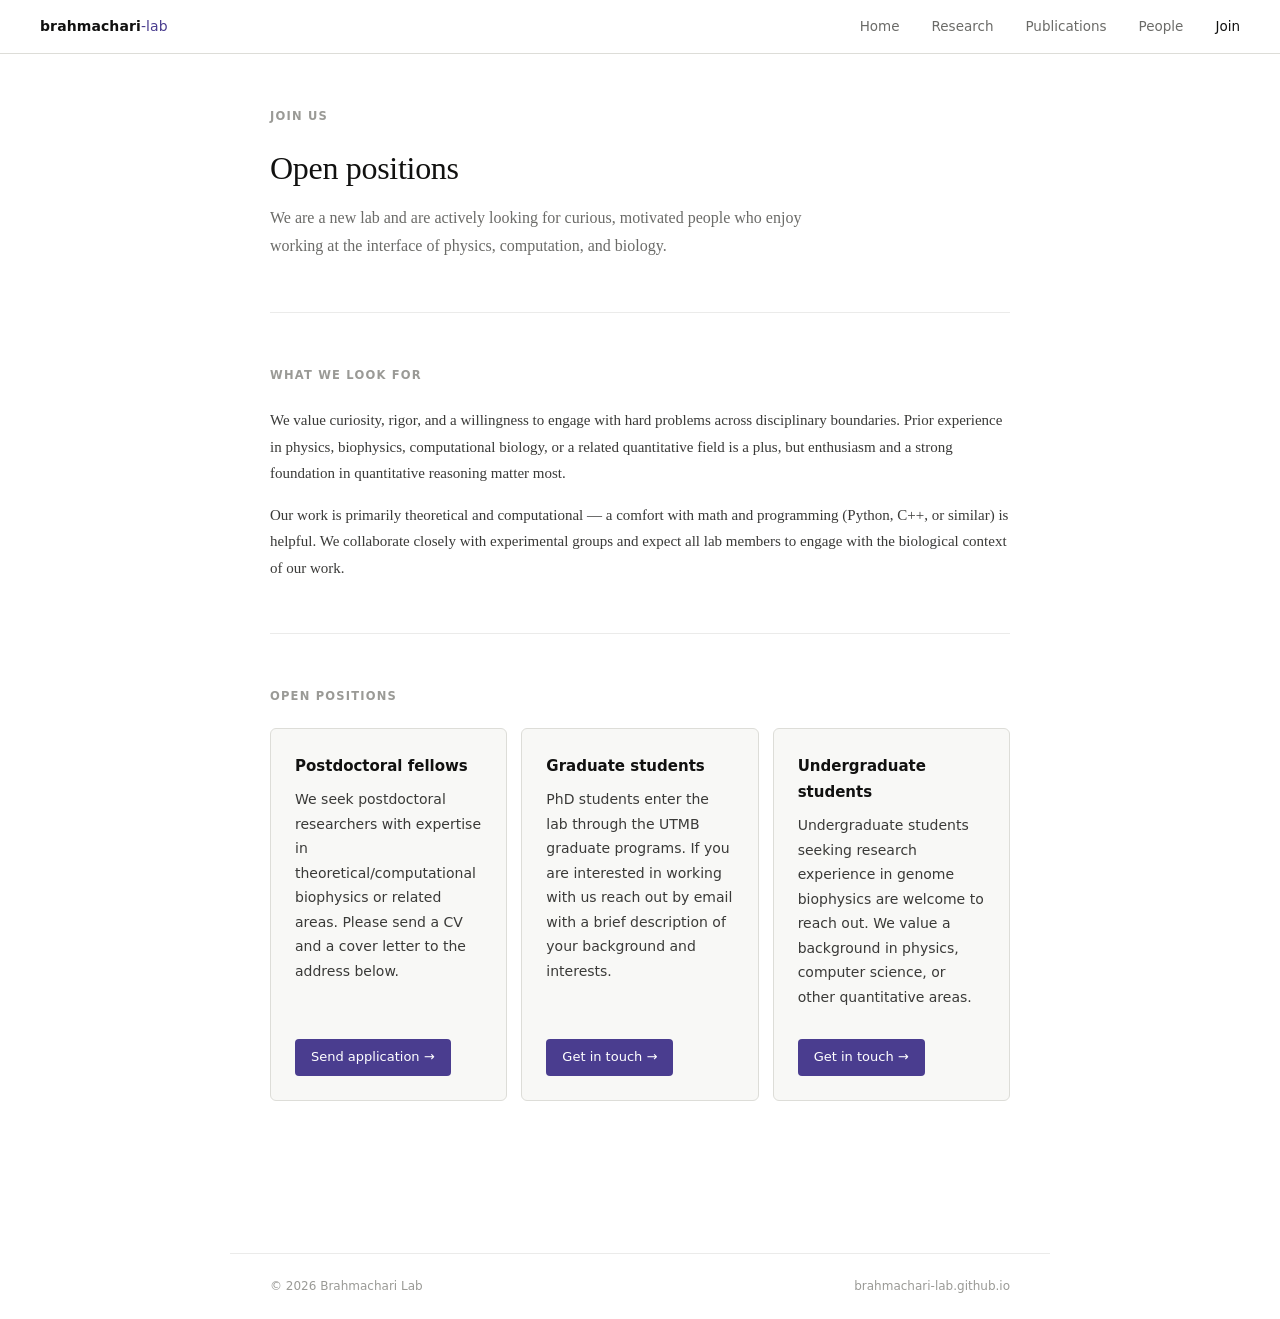
==== commit 0272fbdd: "update" ====
--- a/join.html
+++ b/join.html
@@ -74,7 +74,7 @@
         <a href="mailto:subrahma@utmb.edu" class="email-link">Get in touch →</a>
       </div>
       <div class="join-card">
-        <h3>Undergraduate researchers</h3>
+        <h3>Undergraduate students</h3>
         <p>
           Undergraduate students seeking research experience in genome biophysics are welcome to reach out. 
           We value a background in physics, computer science, or other quantitative areas.
